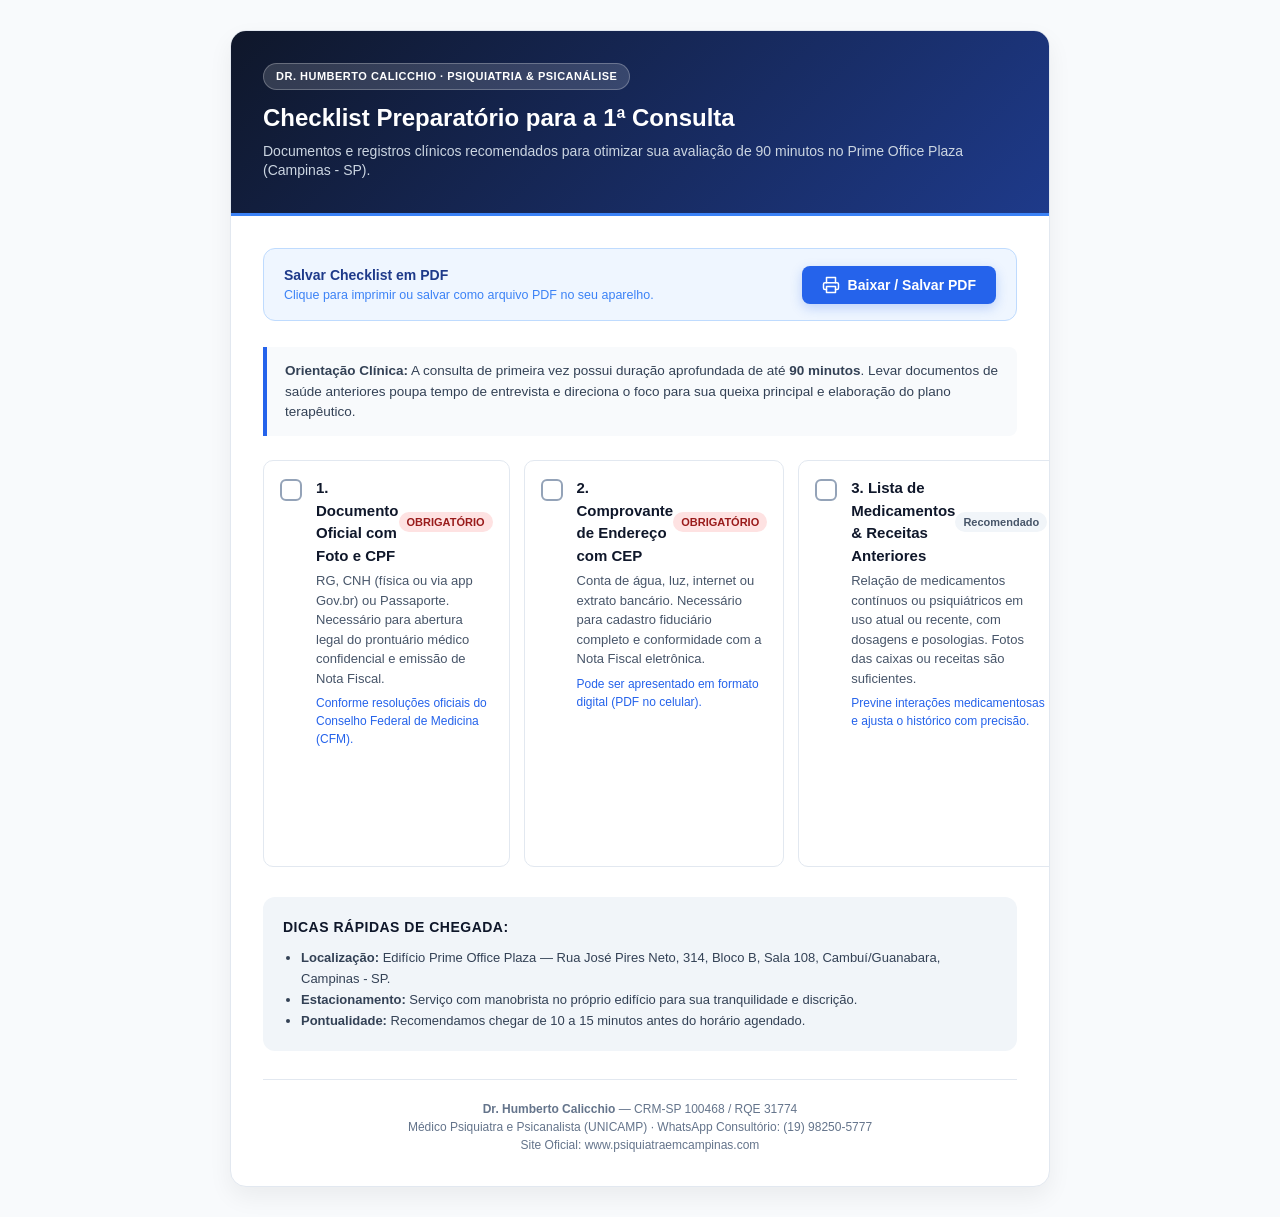
==== checklist-consulta.html @ b1c05fb8 "Add files via upload" ====
<!DOCTYPE html>
<html lang="pt-BR">
<head>
  <link rel="icon" href="/favicon.ico" sizes="any">
  <link rel="icon" type="image/svg+xml" href="/favicon.svg">
  <link rel="icon" type="image/png" sizes="32x32" href="/favicon-32x32.png">
  <link rel="apple-touch-icon" sizes="180x180" href="/apple-touch-icon.png">

  <meta charset="UTF-8">
  <meta name="viewport" content="width=device-width, initial-scale=1.0">
  <title>Checklist de Documentos — Dr. Humberto Calicchio</title>
  <style>
    @media print {
      body { -webkit-print-color-adjust: exact; print-color-adjust: exact; }
      .no-print { display: none !important; }
      .page-break { page-break-before: always; }
    }
    * { box-sizing: border-box; margin: 0; padding: 0; font-family: -apple-system, BlinkMacSystemFont, "Segoe UI", Roboto, Helvetica, Arial, sans-serif; }
    body { background-color: #f8fafc; color: #1e293b; padding: 30px 20px; line-height: 1.5; }
    .container { max-width: 820px; margin: 0 auto; background: #ffffff; border-radius: 16px; box-shadow: 0 10px 25px rgba(0,0,0,0.06); overflow: hidden; border: 1px solid #e2e8f0; }
    
    /* Header */
    .header { background: linear-gradient(135deg, #0f172a 0%, #1e3a8a 100%); color: #ffffff; padding: 32px; border-bottom: 3px solid #3b82f6; }
    .badge { display: inline-block; background: rgba(255,255,255,0.15); border: 1px solid rgba(255,255,255,0.25); padding: 4px 12px; border-radius: 999px; font-size: 11px; font-weight: 600; text-transform: uppercase; letter-spacing: 0.5px; margin-bottom: 10px; }
    h1 { font-size: 24px; font-weight: 700; margin-bottom: 6px; }
    .subtitle { font-size: 14px; color: #cbd5e1; line-height: 1.4; }
    
    /* Content */
    .content { padding: 32px; }
    
    /* Print Bar */
    .print-bar { background: #eff6ff; border: 1px solid #bfdbfe; border-radius: 12px; padding: 16px 20px; display: flex; align-items: center; justify-content: space-between; margin-bottom: 26px; }
    .print-btn { background: #2563eb; color: #ffffff; border: none; padding: 10px 20px; border-radius: 8px; font-size: 14px; font-weight: 600; cursor: pointer; display: inline-flex; align-items: center; gap: 8px; box-shadow: 0 4px 12px rgba(37,99,235,0.25); transition: background 0.2s; }
    .print-btn:hover { background: #1d4ed8; }

    /* Notice box */
    .intro-box { background: #f8fafc; border-left: 4px solid #2563eb; padding: 14px 18px; border-radius: 0 8px 8px 0; margin-bottom: 24px; font-size: 13.5px; color: #334155; }
    
    /* Checklist Items */
    .checklist-grid { display: flex; flex-col; gap: 14px; margin-bottom: 30px; }
    .doc-item { display: flex; align-items: flex-start; gap: 14px; padding: 16px; border: 1px solid #e2e8f0; border-radius: 10px; background: #ffffff; }
    .doc-checkbox { width: 22px; height: 22px; border: 2px solid #94a3b8; border-radius: 6px; margin-top: 2px; shrink-0; display: flex; align-items: center; justify-content: center; }
    .doc-info { flex: 1; }
    .doc-header { display: flex; align-items: center; justify-content: space-between; margin-bottom: 4px; }
    .doc-title { font-weight: 700; font-size: 15px; color: #0f172a; }
    .doc-essential { background: #fee2e2; color: #991b1b; font-size: 11px; font-weight: 700; padding: 2px 8px; border-radius: 999px; text-transform: uppercase; }
    .doc-optional { background: #f1f5f9; color: #475569; font-size: 11px; font-weight: 600; padding: 2px 8px; border-radius: 999px; }
    .doc-desc { font-size: 13px; color: #475569; margin-bottom: 6px; }
    .doc-tip { font-size: 12px; color: #2563eb; font-weight: 500; }

    /* Tips for Consultation */
    .tips-section { background: #f1f5f9; border-radius: 12px; padding: 20px; margin-top: 24px; }
    .tips-title { font-size: 14px; font-weight: 700; color: #0f172a; margin-bottom: 10px; text-transform: uppercase; letter-spacing: 0.5px; }
    .tips-list { padding-left: 18px; font-size: 13px; color: #334155; line-height: 1.6; }

    /* Footer */
    .footer-doc { text-align: center; border-top: 1px solid #e2e8f0; padding-top: 20px; margin-top: 28px; font-size: 12px; color: #64748b; line-height: 1.5; }
  </style>
<script src="/_aistudio-iframe.js?v=2c34bde1"></script></head>
<body>

  <div class="container">
    <!-- Header -->
    <div class="header">
      <div class="badge">Dr. Humberto Calicchio · Psiquiatria & Psicanálise</div>
      <h1>Checklist Preparatório para a 1ª Consulta</h1>
      <p class="subtitle">Documentos e registros clínicos recomendados para otimizar sua avaliação de 90 minutos no Prime Office Plaza (Campinas - SP).</p>
    </div>

    <div class="content">
      <!-- Print to PDF Bar -->
      <div class="print-bar no-print">
        <div>
          <div style="font-weight: 700; font-size: 14px; color: #1e3a8a;">Salvar Checklist em PDF</div>
          <div style="font-size: 12.5px; color: #3b82f6;">Clique para imprimir ou salvar como arquivo PDF no seu aparelho.</div>
        </div>
        <button class="print-btn" onclick="window.print()">
          <svg width="18" height="18" viewBox="0 0 24 24" fill="none" stroke="currentColor" stroke-width="2" stroke-linecap="round" stroke-linejoin="round"><path d="M6 9V2h12v7"></path><path d="M6 18H4a2 2 0 0 1-2-2v-5a2 2 0 0 1 2-2h16a2 2 0 0 1 2 2v5a2 2 0 0 1-2 2h-2"></path><path d="M6 14h12v8H6z"></path></svg>
          Baixar / Salvar PDF
        </button>
      </div>

      <div class="intro-box">
        <strong>Orientação Clínica:</strong> A consulta de primeira vez possui duração aprofundada de até <strong>90 minutos</strong>. Levar documentos de saúde anteriores poupa tempo de entrevista e direciona o foco para sua queixa principal e elaboração do plano terapêutico.
      </div>

      <!-- Checklist Items -->
      <div class="checklist-grid">
        
        <div class="doc-item">
          <div class="doc-checkbox"></div>
          <div class="doc-info">
            <div class="doc-header">
              <span class="doc-title">1. Documento Oficial com Foto e CPF</span>
              <span class="doc-essential">Obrigatório</span>
            </div>
            <div class="doc-desc">RG, CNH (física ou via app Gov.br) ou Passaporte. Necessário para abertura legal do prontuário médico confidencial e emissão de Nota Fiscal.</div>
            <div class="doc-tip">Conforme resoluções oficiais do Conselho Federal de Medicina (CFM).</div>
          </div>
        </div>

        <div class="doc-item">
          <div class="doc-checkbox"></div>
          <div class="doc-info">
            <div class="doc-header">
              <span class="doc-title">2. Comprovante de Endereço com CEP</span>
              <span class="doc-essential">Obrigatório</span>
            </div>
            <div class="doc-desc">Conta de água, luz, internet ou extrato bancário. Necessário para cadastro fiduciário completo e conformidade com a Nota Fiscal eletrônica.</div>
            <div class="doc-tip">Pode ser apresentado em formato digital (PDF no celular).</div>
          </div>
        </div>

        <div class="doc-item">
          <div class="doc-checkbox"></div>
          <div class="doc-info">
            <div class="doc-header">
              <span class="doc-title">3. Lista de Medicamentos & Receitas Anteriores</span>
              <span class="doc-optional">Recomendado</span>
            </div>
            <div class="doc-desc">Relação de medicamentos contínuos ou psiquiátricos em uso atual ou recente, com dosagens e posologias. Fotos das caixas ou receitas são suficientes.</div>
            <div class="doc-tip">Previne interações medicamentosas e ajusta o histórico com precisão.</div>
          </div>
        </div>

        <div class="doc-item">
          <div class="doc-checkbox"></div>
          <div class="doc-info">
            <div class="doc-header">
              <span class="doc-title">4. Encaminhamentos & Laudos Médicos / Psicológicos</span>
              <span class="doc-optional">Recomendado</span>
            </div>
            <div class="doc-desc">Relatórios de psicólogos, neurologistas ou psiquiatras prévios. Especialmente útil para investigações de TEA em adultos, TDAH e psicoses.</div>
            <div class="doc-tip">Ajuda a consolidar a linha do tempo do seu acompanhamento.</div>
          </div>
        </div>

        <div class="doc-item">
          <div class="doc-checkbox"></div>
          <div class="doc-info">
            <div class="doc-header">
              <span class="doc-title">5. Exames Laboratoriais e de Imagem Recentes</span>
              <span class="doc-optional">Recomendado</span>
            </div>
            <div class="doc-desc">Hemograma, perfil tireoidiano (TSH, T4L), dosagens de vitamina D, B12, função hepática, renal ou ressonâncias/tomografias feitas nos últimos 12 meses.</div>
            <div class="doc-tip">Fundamental para descartar causas orgânicas de alterações do humor.</div>
          </div>
        </div>

        <div class="doc-item">
          <div class="doc-checkbox"></div>
          <div class="doc-info">
            <div class="doc-header">
              <span class="doc-title">6. Dados para Recibo de Reembolso do Convênio</span>
              <span class="doc-optional">Opcional</span>
            </div>
            <div class="doc-desc">Nome completo do titular do plano de saúde, CPF e operadora (Bradesco, SulAmérica, Omint, Care Plus, Unimed, etc.) para emissão do recibo padrão ANS.</div>
            <div class="doc-tip">Atendimento particular com fornecimento de documentação para reembolso.</div>
          </div>
        </div>

      </div>

      <!-- Preparation Tips -->
      <div class="tips-section">
        <div class="tips-title">Dicas Rápidas de Chegada:</div>
        <ul class="tips-list">
          <li><strong>Localização:</strong> Edifício Prime Office Plaza — Rua José Pires Neto, 314, Bloco B, Sala 108, Cambuí/Guanabara, Campinas - SP.</li>
          <li><strong>Estacionamento:</strong> Serviço com manobrista no próprio edifício para sua tranquilidade e discrição.</li>
          <li><strong>Pontualidade:</strong> Recomendamos chegar de 10 a 15 minutos antes do horário agendado.</li>
        </ul>
      </div>

      <!-- Footer -->
      <div class="footer-doc">
        <strong>Dr. Humberto Calicchio</strong> — CRM-SP 100468 / RQE 31774<br>
        Médico Psiquiatra e Psicanalista (UNICAMP) · WhatsApp Consultório: (19) 98250-5777<br>
        Site Oficial: www.psiquiatraemcampinas.com
      </div>

    </div>
  </div>

</body>
</html>
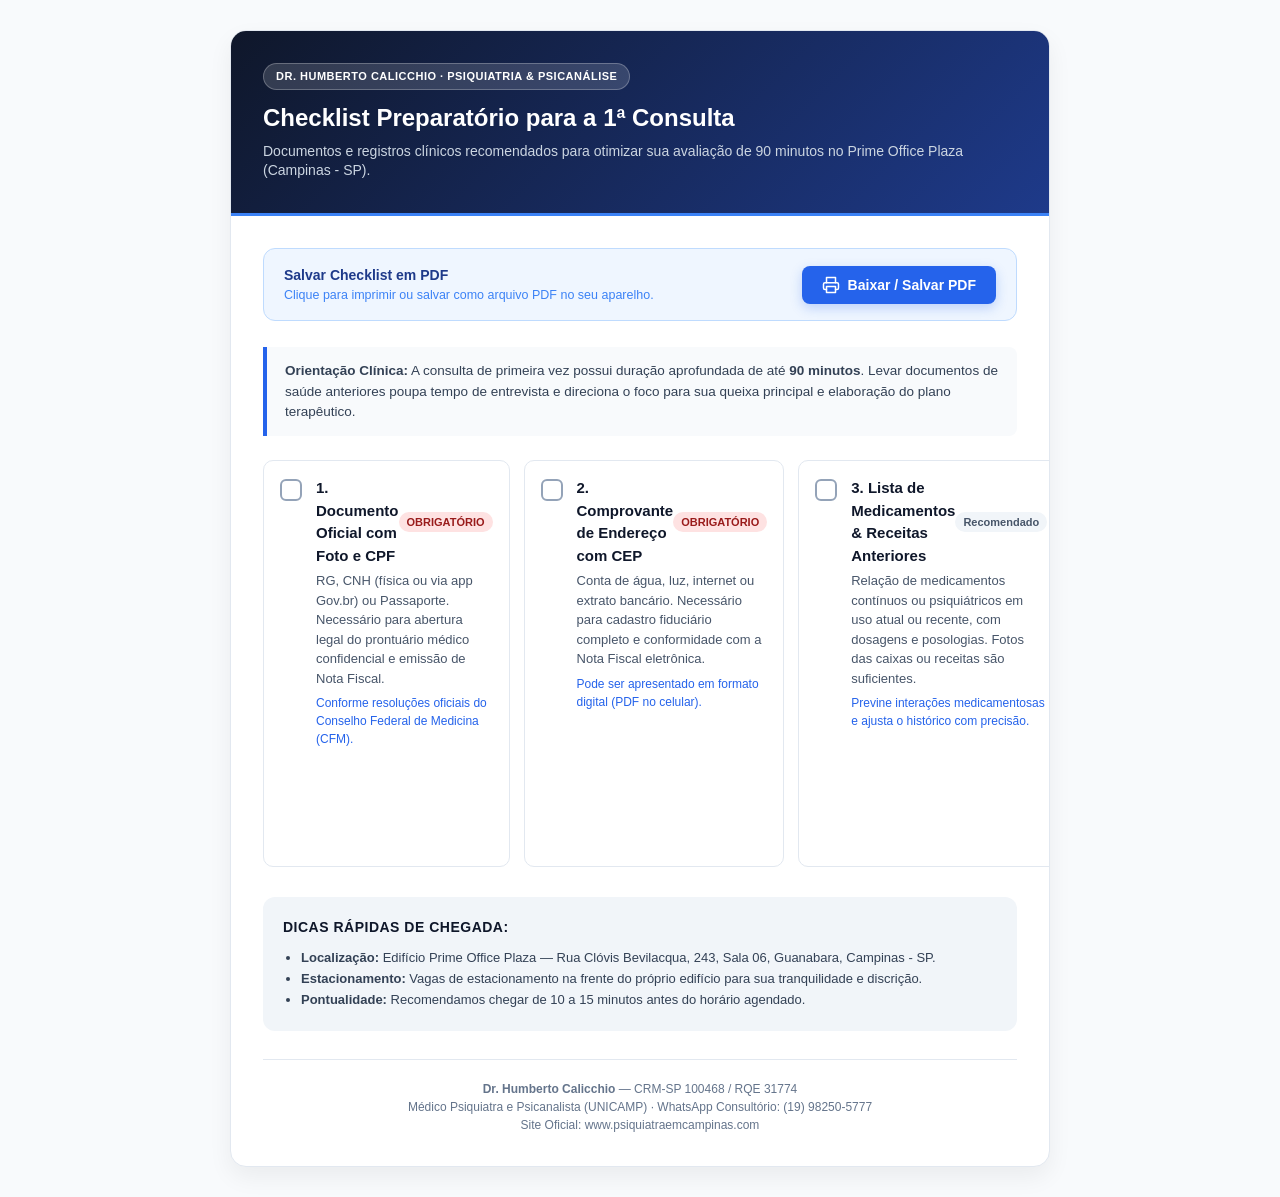
==== commit e83edae6: "Add files via upload" ====
--- a/checklist-consulta.html
+++ b/checklist-consulta.html
@@ -165,8 +165,8 @@
       <div class="tips-section">
         <div class="tips-title">Dicas Rápidas de Chegada:</div>
         <ul class="tips-list">
-          <li><strong>Localização:</strong> Edifício Prime Office Plaza — Rua José Pires Neto, 314, Bloco B, Sala 108, Cambuí/Guanabara, Campinas - SP.</li>
-          <li><strong>Estacionamento:</strong> Serviço com manobrista no próprio edifício para sua tranquilidade e discrição.</li>
+          <li><strong>Localização:</strong> Edifício Prime Office Plaza — Rua Clóvis Bevilacqua, 243, Sala 06, Guanabara, Campinas - SP.</li>
+          <li><strong>Estacionamento:</strong> Vagas de estacionamento na frente do próprio edifício para sua tranquilidade e discrição.</li>
           <li><strong>Pontualidade:</strong> Recomendamos chegar de 10 a 15 minutos antes do horário agendado.</li>
         </ul>
       </div>
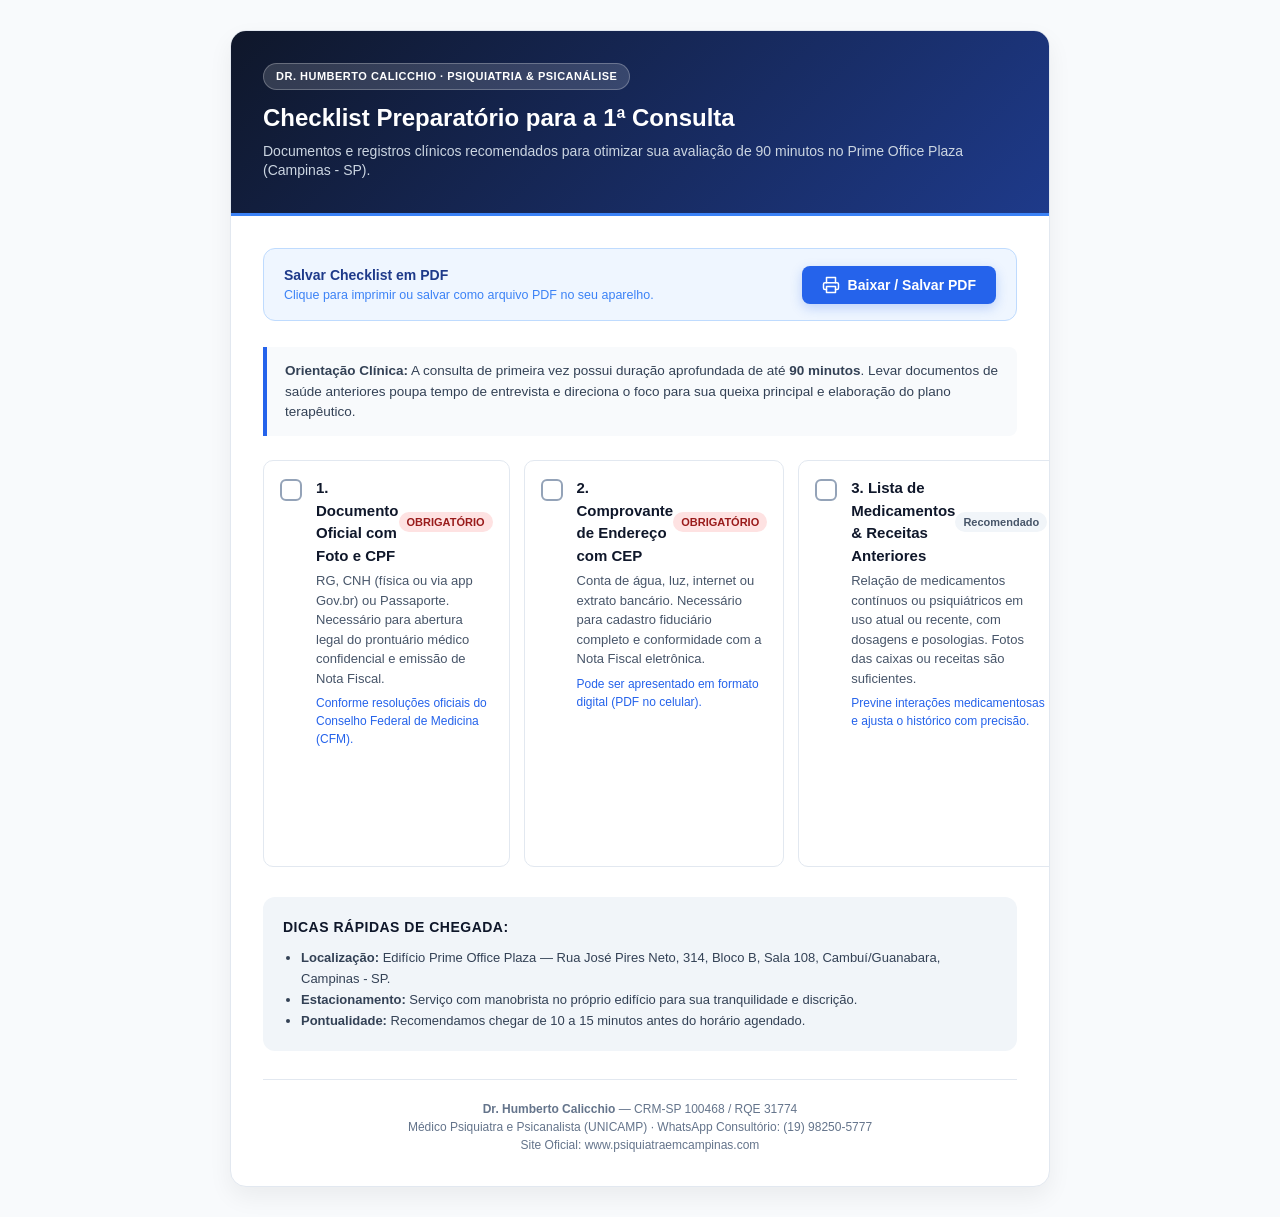
==== commit 051641e0: "Add files via upload" ====
--- a/checklist-consulta.html
+++ b/checklist-consulta.html
@@ -165,8 +165,8 @@
       <div class="tips-section">
         <div class="tips-title">Dicas Rápidas de Chegada:</div>
         <ul class="tips-list">
-          <li><strong>Localização:</strong> Edifício Prime Office Plaza — Rua Clóvis Bevilacqua, 243, Sala 06, Guanabara, Campinas - SP.</li>
-          <li><strong>Estacionamento:</strong> Vagas de estacionamento na frente do próprio edifício para sua tranquilidade e discrição.</li>
+          <li><strong>Localização:</strong> Edifício Prime Office Plaza — Rua José Pires Neto, 314, Bloco B, Sala 108, Cambuí/Guanabara, Campinas - SP.</li>
+          <li><strong>Estacionamento:</strong> Serviço com manobrista no próprio edifício para sua tranquilidade e discrição.</li>
           <li><strong>Pontualidade:</strong> Recomendamos chegar de 10 a 15 minutos antes do horário agendado.</li>
         </ul>
       </div>
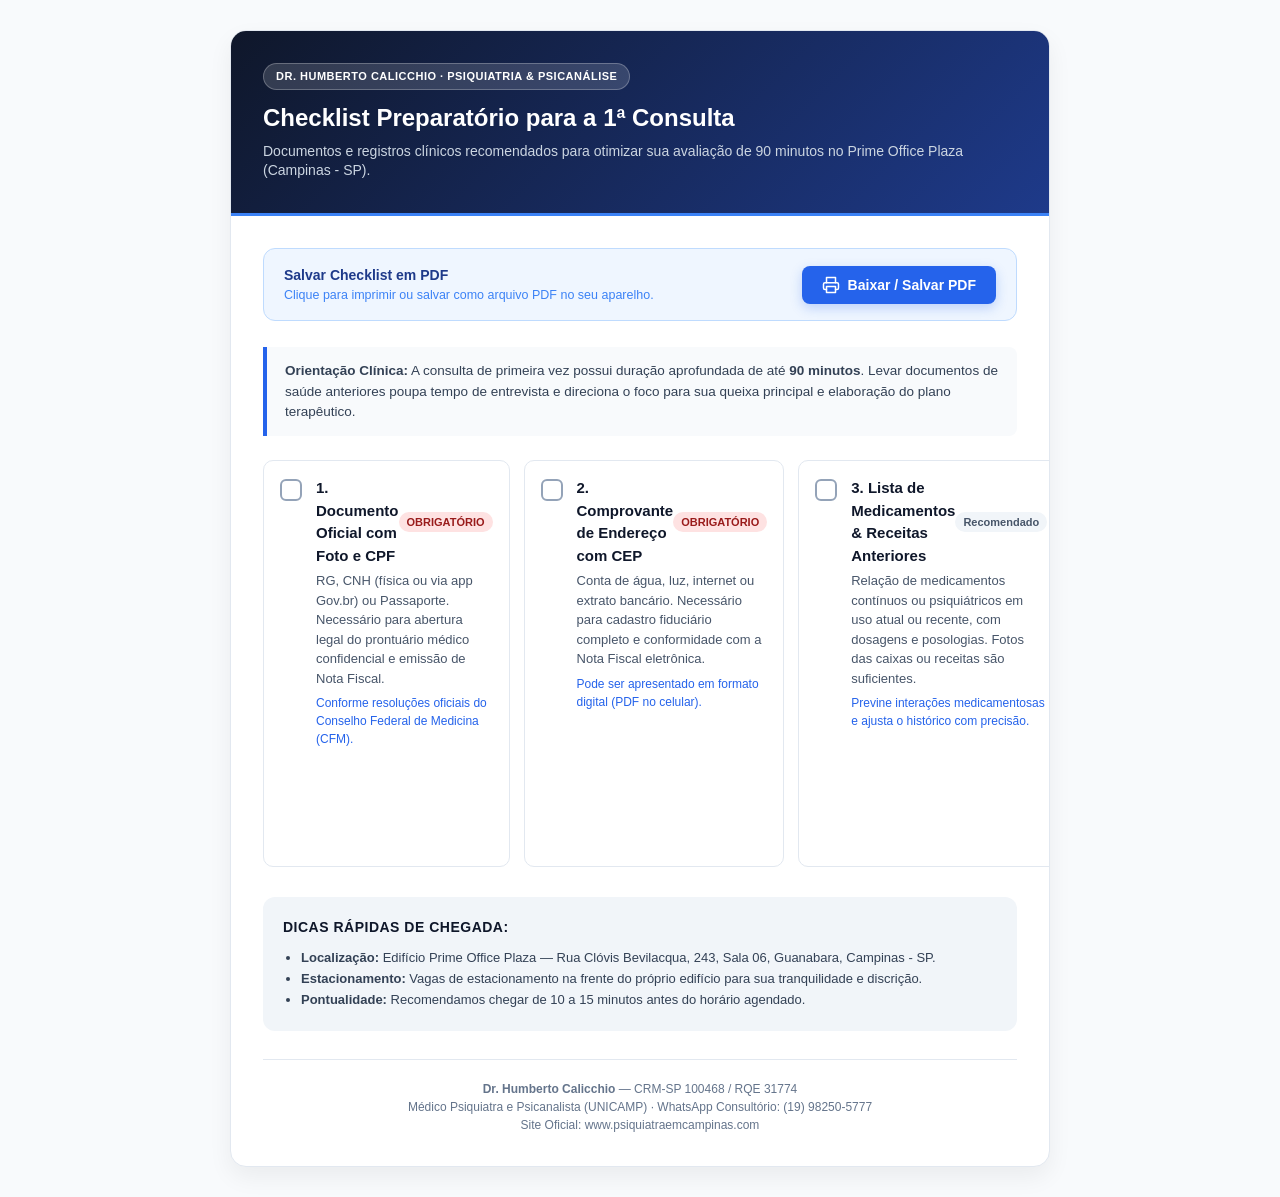
==== commit 7cf786fc: "Add files via upload" ====
--- a/checklist-consulta.html
+++ b/checklist-consulta.html
@@ -165,8 +165,8 @@
       <div class="tips-section">
         <div class="tips-title">Dicas Rápidas de Chegada:</div>
         <ul class="tips-list">
-          <li><strong>Localização:</strong> Edifício Prime Office Plaza — Rua José Pires Neto, 314, Bloco B, Sala 108, Cambuí/Guanabara, Campinas - SP.</li>
-          <li><strong>Estacionamento:</strong> Serviço com manobrista no próprio edifício para sua tranquilidade e discrição.</li>
+          <li><strong>Localização:</strong> Edifício Prime Office Plaza — Rua Clóvis Bevilacqua, 243, Sala 06, Guanabara, Campinas - SP.</li>
+          <li><strong>Estacionamento:</strong> Vagas de estacionamento na frente do próprio edifício para sua tranquilidade e discrição.</li>
           <li><strong>Pontualidade:</strong> Recomendamos chegar de 10 a 15 minutos antes do horário agendado.</li>
         </ul>
       </div>
